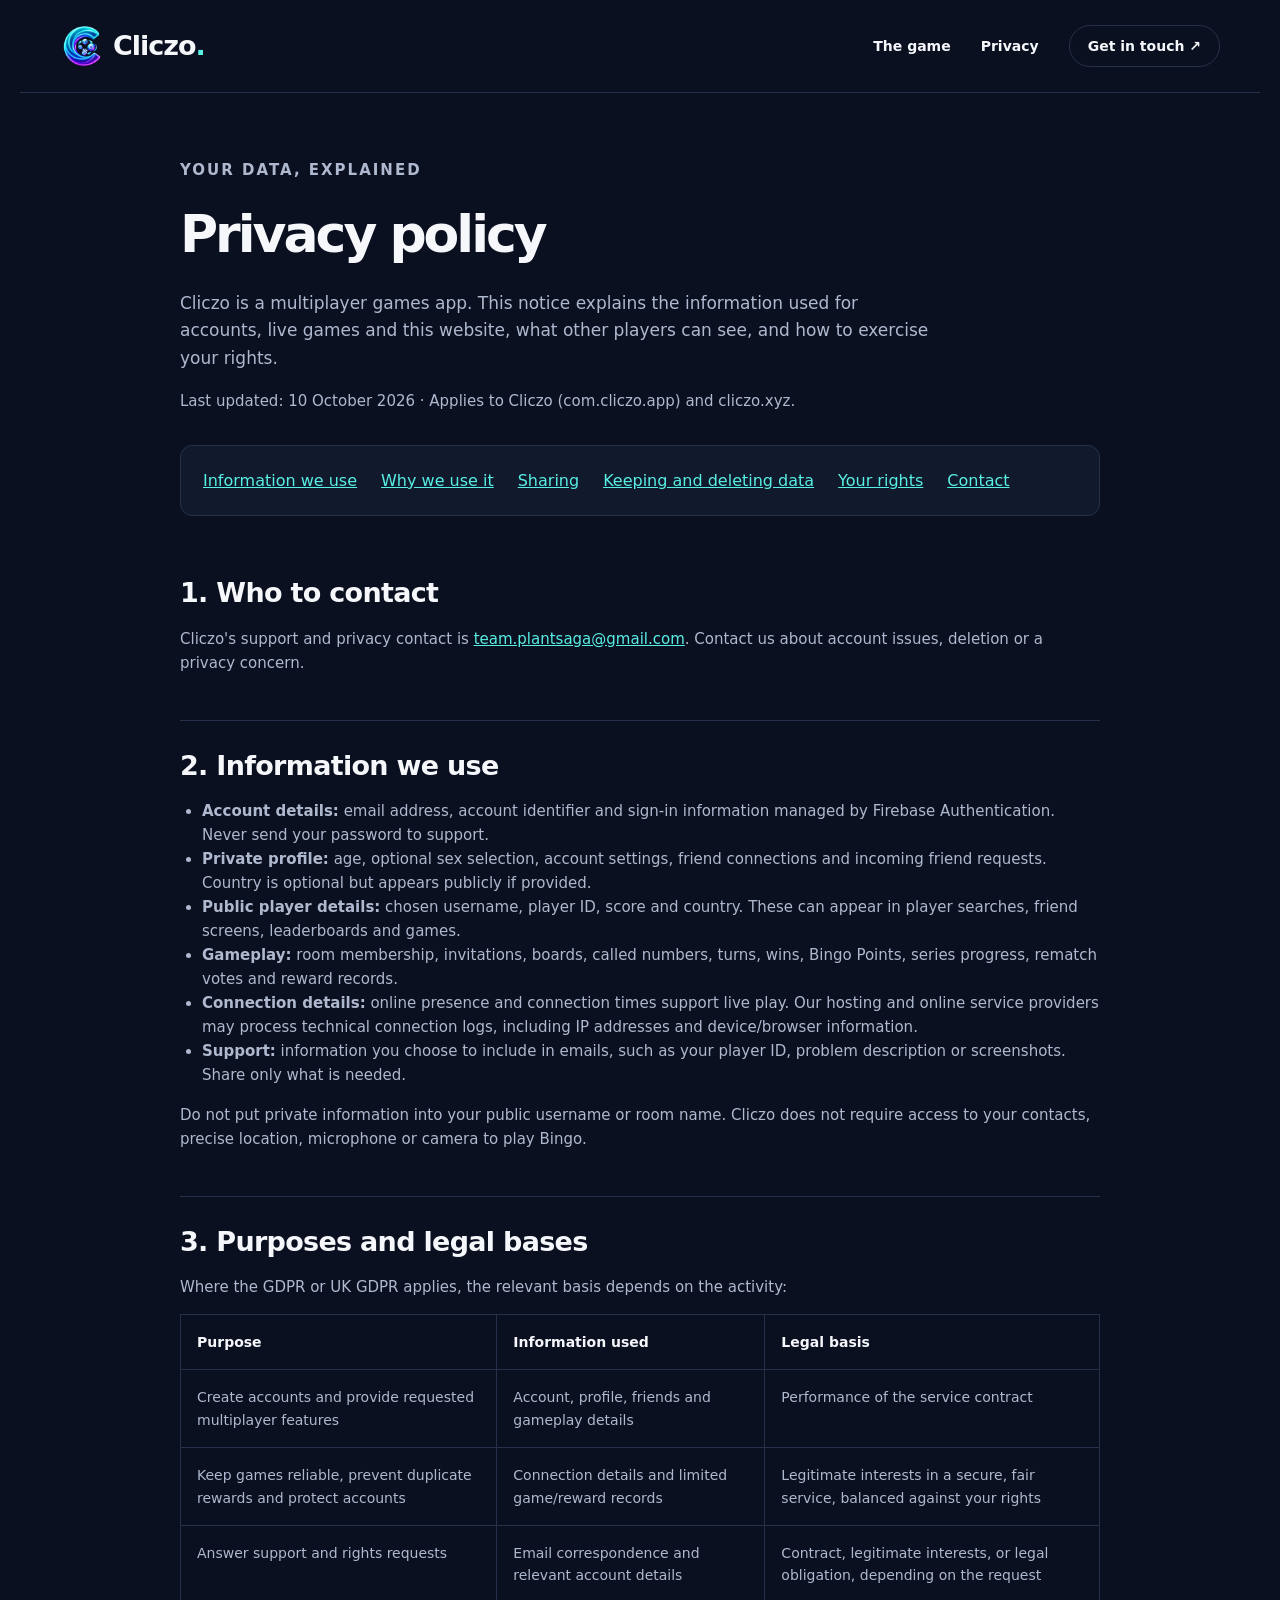
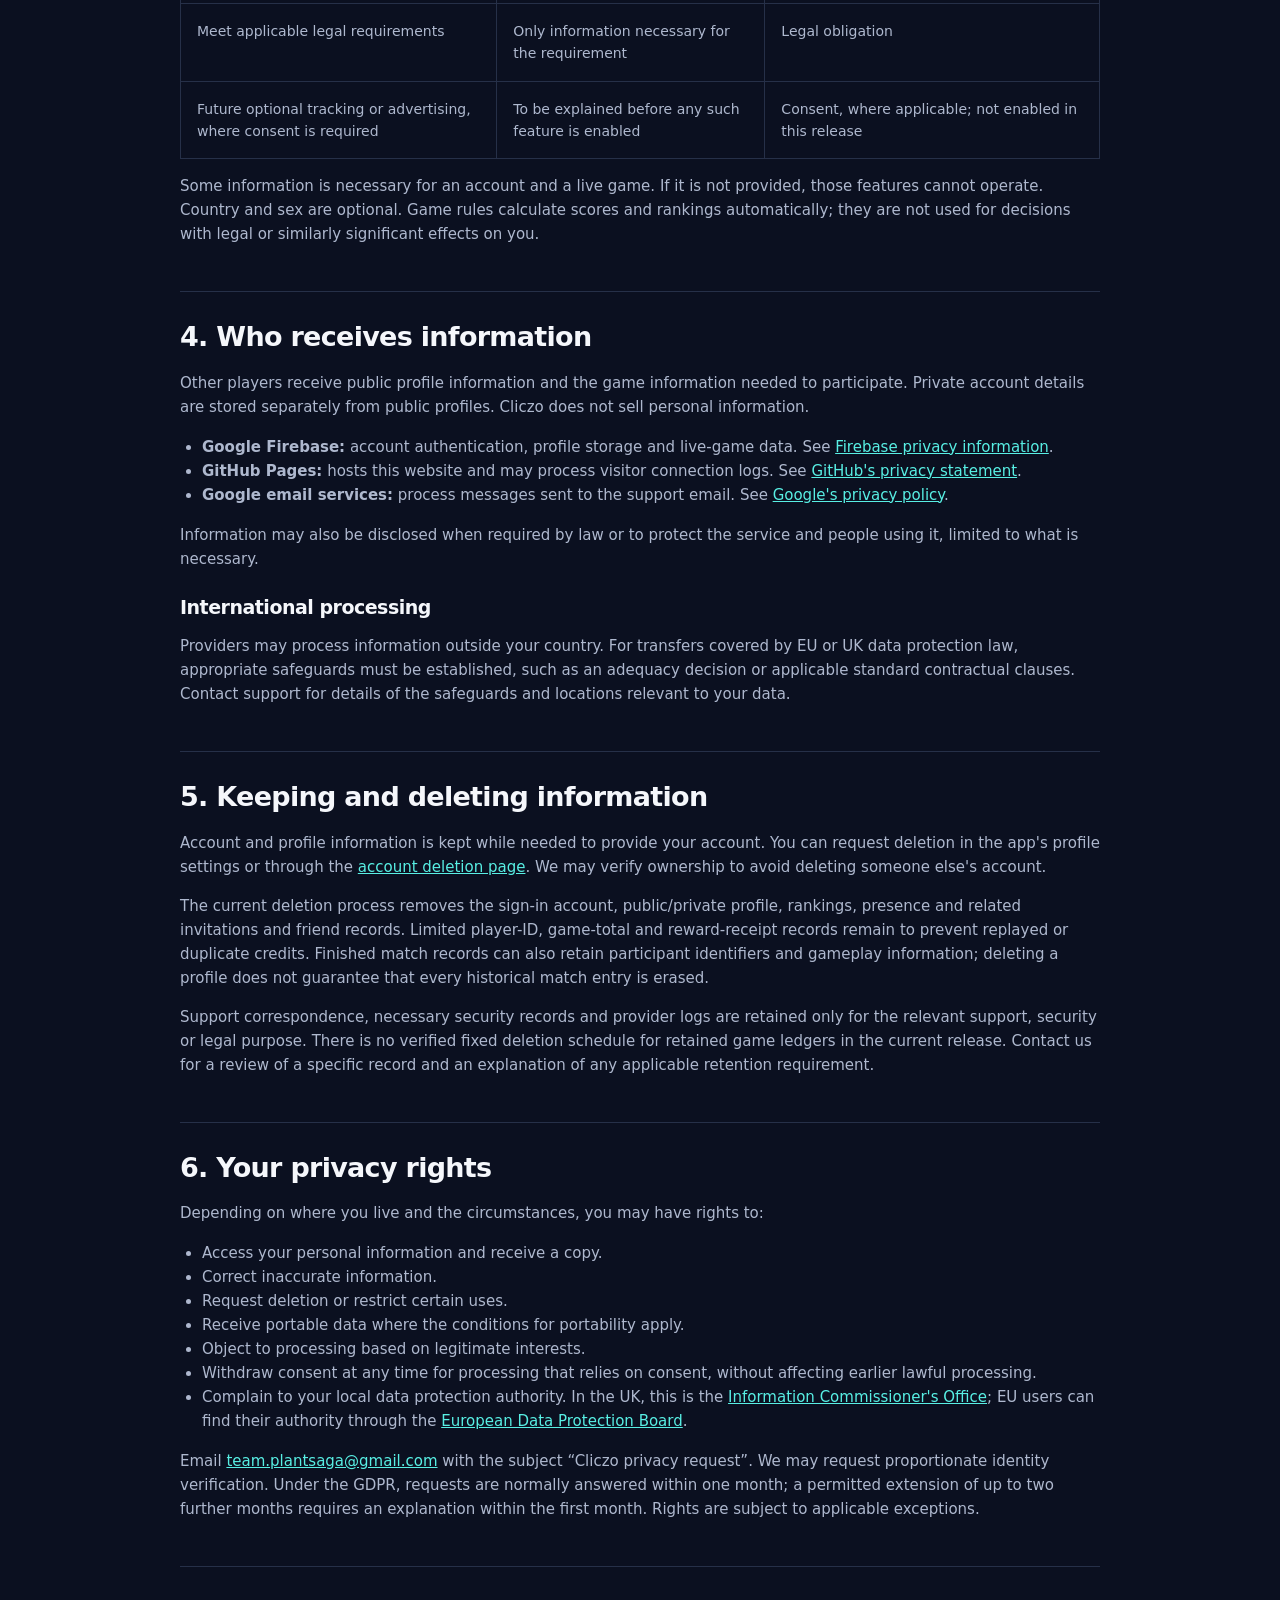
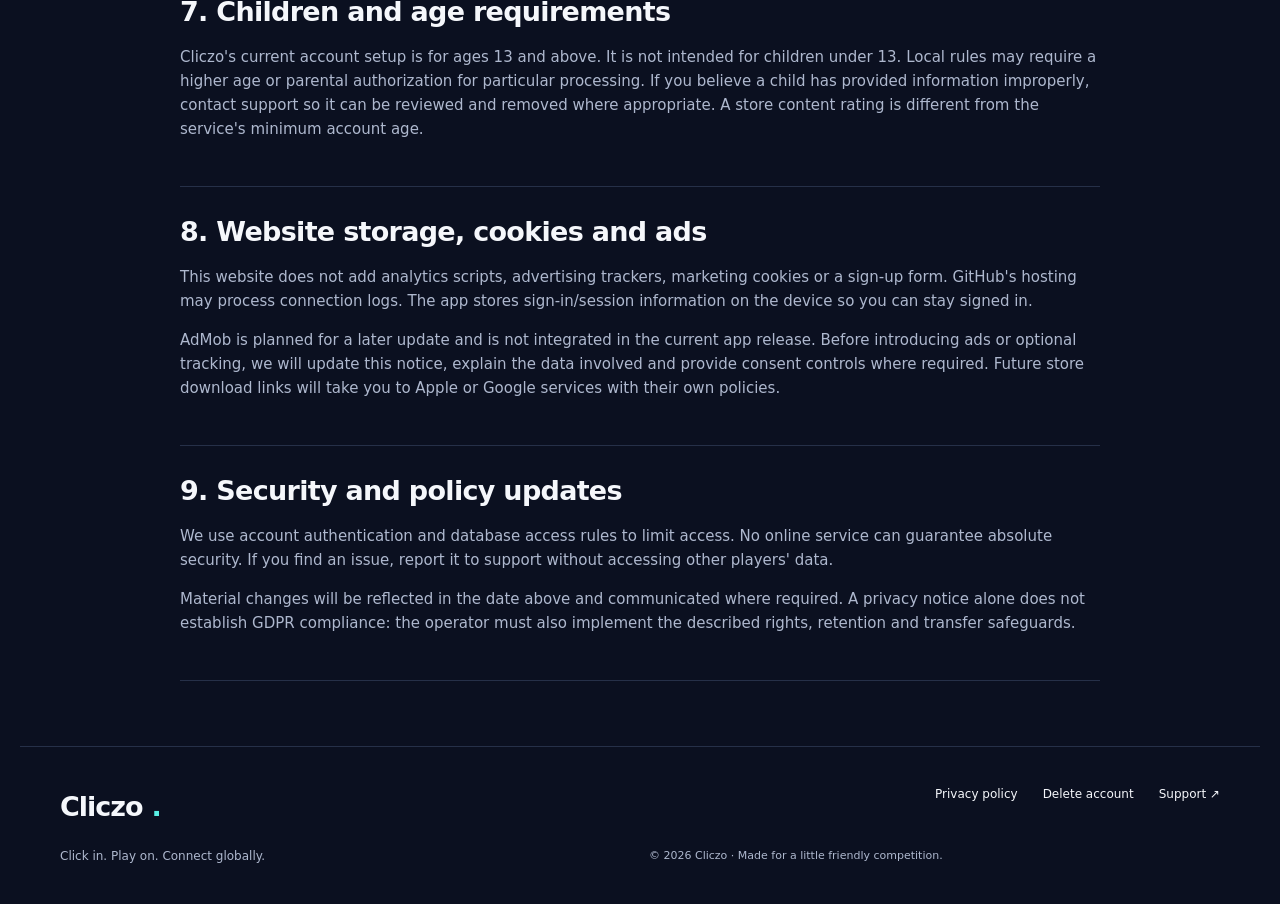
==== privacy/index.html @ f6744e21 "Refresh Cliczo website branding, homepage and privacy pages Redesign the responsive homepage with ne" ====
<!doctype html><html lang="en"><head><meta charset="utf-8"><meta name="viewport" content="width=device-width,initial-scale=1"><meta name="theme-color" content="#0b1020"><title>Cliczo — Privacy Policy</title><meta name="description" content="How Cliczo uses account and gameplay information, what is public, and how to request access or deletion."><link rel="canonical" href="https://cliczo.xyz/privacy/"><meta property="og:title" content="Cliczo — Privacy Policy"><meta property="og:description" content="How Cliczo uses account and gameplay information, what is public, and how to request access or deletion."><meta property="og:image" content="https://cliczo.xyz/assets/store-icon.png"><link rel="icon" type="image/png" href="/assets/favicon.png"><link rel="apple-touch-icon" href="/assets/apple-touch-icon.png"><link rel="stylesheet" href="/styles.css"></head><body><a class="skip" href="#main">Skip to content</a><header class="nav"><a class="brand" href="/"><img src="/assets/logo.png" width="44" height="44" alt=""><span>Cliczo<span class="brand-dot">.</span></span></a><nav aria-label="Main navigation"><a href="/#games">The game</a><a href="/privacy/">Privacy</a><a class="nav-cta" href="mailto:team.plantsaga@gmail.com">Get in touch ↗</a></nav></header><main id="main" class="legal"><p class="eyebrow">YOUR DATA, EXPLAINED</p><h1>Privacy policy</h1><p class="lead">Cliczo is a multiplayer games app. This notice explains the information used for accounts, live games and this website, what other players can see, and how to exercise your rights.</p><p>Last updated: 10 October 2026 · Applies to Cliczo (com.cliczo.app) and cliczo.xyz.</p><div class="toc" aria-label="On this page"><a href="#data">Information we use</a><a href="#purpose">Why we use it</a><a href="#sharing">Sharing</a><a href="#retention">Keeping and deleting data</a><a href="#rights">Your rights</a><a href="#contact">Contact</a></div>
<section id="contact"><h2>1. Who to contact</h2><p>Cliczo's support and privacy contact is <a href="mailto:team.plantsaga@gmail.com">team.plantsaga@gmail.com</a>. Contact us about account issues, deletion or a privacy concern.</p></section>
<section id="data"><h2>2. Information we use</h2><ul><li><strong>Account details:</strong> email address, account identifier and sign-in information managed by Firebase Authentication. Never send your password to support.</li><li><strong>Private profile:</strong> age, optional sex selection, account settings, friend connections and incoming friend requests. Country is optional but appears publicly if provided.</li><li><strong>Public player details:</strong> chosen username, player ID, score and country. These can appear in player searches, friend screens, leaderboards and games.</li><li><strong>Gameplay:</strong> room membership, invitations, boards, called numbers, turns, wins, Bingo Points, series progress, rematch votes and reward records.</li><li><strong>Connection details:</strong> online presence and connection times support live play. Our hosting and online service providers may process technical connection logs, including IP addresses and device/browser information.</li><li><strong>Support:</strong> information you choose to include in emails, such as your player ID, problem description or screenshots. Share only what is needed.</li></ul><p>Do not put private information into your public username or room name. Cliczo does not require access to your contacts, precise location, microphone or camera to play Bingo.</p></section>
<section id="purpose"><h2>3. Purposes and legal bases</h2><p>Where the GDPR or UK GDPR applies, the relevant basis depends on the activity:</p><table><thead><tr><th>Purpose</th><th>Information used</th><th>Legal basis</th></tr></thead><tbody><tr><td>Create accounts and provide requested multiplayer features</td><td>Account, profile, friends and gameplay details</td><td>Performance of the service contract</td></tr><tr><td>Keep games reliable, prevent duplicate rewards and protect accounts</td><td>Connection details and limited game/reward records</td><td>Legitimate interests in a secure, fair service, balanced against your rights</td></tr><tr><td>Answer support and rights requests</td><td>Email correspondence and relevant account details</td><td>Contract, legitimate interests, or legal obligation, depending on the request</td></tr><tr><td>Meet applicable legal requirements</td><td>Only information necessary for the requirement</td><td>Legal obligation</td></tr><tr><td>Future optional tracking or advertising, where consent is required</td><td>To be explained before any such feature is enabled</td><td>Consent, where applicable; not enabled in this release</td></tr></tbody></table><p>Some information is necessary for an account and a live game. If it is not provided, those features cannot operate. Country and sex are optional. Game rules calculate scores and rankings automatically; they are not used for decisions with legal or similarly significant effects on you.</p></section>
<section id="sharing"><h2>4. Who receives information</h2><p>Other players receive public profile information and the game information needed to participate. Private account details are stored separately from public profiles. Cliczo does not sell personal information.</p><ul><li><strong>Google Firebase:</strong> account authentication, profile storage and live-game data. See <a href="https://firebase.google.com/support/privacy">Firebase privacy information</a>.</li><li><strong>GitHub Pages:</strong> hosts this website and may process visitor connection logs. See <a href="https://docs.github.com/en/site-policy/privacy-policies/github-general-privacy-statement">GitHub's privacy statement</a>.</li><li><strong>Google email services:</strong> process messages sent to the support email. See <a href="https://policies.google.com/privacy">Google's privacy policy</a>.</li></ul><p>Information may also be disclosed when required by law or to protect the service and people using it, limited to what is necessary.</p><h3>International processing</h3><p>Providers may process information outside your country. For transfers covered by EU or UK data protection law, appropriate safeguards must be established, such as an adequacy decision or applicable standard contractual clauses. Contact support for details of the safeguards and locations relevant to your data.</p></section>
<section id="retention"><h2>5. Keeping and deleting information</h2><p>Account and profile information is kept while needed to provide your account. You can request deletion in the app's profile settings or through the <a href="/delete-account/">account deletion page</a>. We may verify ownership to avoid deleting someone else's account.</p><p>The current deletion process removes the sign-in account, public/private profile, rankings, presence and related invitations and friend records. Limited player-ID, game-total and reward-receipt records remain to prevent replayed or duplicate credits. Finished match records can also retain participant identifiers and gameplay information; deleting a profile does not guarantee that every historical match entry is erased.</p><p>Support correspondence, necessary security records and provider logs are retained only for the relevant support, security or legal purpose. There is no verified fixed deletion schedule for retained game ledgers in the current release. Contact us for a review of a specific record and an explanation of any applicable retention requirement.</p></section>
<section id="rights"><h2>6. Your privacy rights</h2><p>Depending on where you live and the circumstances, you may have rights to:</p><ul><li>Access your personal information and receive a copy.</li><li>Correct inaccurate information.</li><li>Request deletion or restrict certain uses.</li><li>Receive portable data where the conditions for portability apply.</li><li>Object to processing based on legitimate interests.</li><li>Withdraw consent at any time for processing that relies on consent, without affecting earlier lawful processing.</li><li>Complain to your local data protection authority. In the UK, this is the <a href="https://ico.org.uk/make-a-complaint/">Information Commissioner's Office</a>; EU users can find their authority through the <a href="https://www.edpb.europa.eu/about-edpb/about-edpb/members_en">European Data Protection Board</a>.</li></ul><p>Email <a href="mailto:team.plantsaga@gmail.com">team.plantsaga@gmail.com</a> with the subject “Cliczo privacy request”. We may request proportionate identity verification. Under the GDPR, requests are normally answered within one month; a permitted extension of up to two further months requires an explanation within the first month. Rights are subject to applicable exceptions.</p></section>
<section><h2>7. Children and age requirements</h2><p>Cliczo's current account setup is for ages 13 and above. It is not intended for children under 13. Local rules may require a higher age or parental authorization for particular processing. If you believe a child has provided information improperly, contact support so it can be reviewed and removed where appropriate. A store content rating is different from the service's minimum account age.</p></section>
<section><h2>8. Website storage, cookies and ads</h2><p>This website does not add analytics scripts, advertising trackers, marketing cookies or a sign-up form. GitHub's hosting may process connection logs. The app stores sign-in/session information on the device so you can stay signed in.</p><p>AdMob is planned for a later update and is not integrated in the current app release. Before introducing ads or optional tracking, we will update this notice, explain the data involved and provide consent controls where required. Future store download links will take you to Apple or Google services with their own policies.</p></section>
<section><h2>9. Security and policy updates</h2><p>We use account authentication and database access rules to limit access. No online service can guarantee absolute security. If you find an issue, report it to support without accessing other players' data.</p><p>Material changes will be reflected in the date above and communicated where required. A privacy notice alone does not establish GDPR compliance: the operator must also implement the described rights, retention and transfer safeguards.</p></section></main><footer><a class="brand" href="/">Cliczo<span class="brand-dot">.</span></a><p>Click in. Play on. Connect globally.</p><div><a href="/privacy/">Privacy policy</a><a href="/delete-account/">Delete account</a><a href="mailto:team.plantsaga@gmail.com">Support ↗</a></div><small>© 2026 Cliczo · Made for a little friendly competition.</small></footer></body></html>
---- styles.css ----
@charset "UTF-8";
:root{color-scheme:dark;--bg:#0b1020;--panel:#11192c;--ink:#f5f7fb;--muted:#aeb8ce;--aqua:#58efe4;--line:#263048}*{box-sizing:border-box}html{scroll-behavior:smooth;scroll-padding-top:95px}body{margin:0;background:var(--bg);color:var(--ink);font-family:Inter,ui-sans-serif,system-ui,-apple-system,BlinkMacSystemFont,"Segoe UI",sans-serif;line-height:1.6}a{color:inherit;text-decoration:none}a:hover{color:var(--aqua)}a:focus-visible{outline:3px solid var(--aqua);outline-offset:5px}button{font:inherit}.skip{position:absolute;top:-100px;z-index:9;background:var(--aqua);color:var(--bg);padding:10px}.skip:focus{top:8px}.nav{max-width:1240px;margin:auto;padding:24px 40px;display:flex;align-items:center;justify-content:space-between;border-bottom:1px solid var(--line)}.brand{display:flex;align-items:center;gap:9px;font-size:27px;font-weight:850;letter-spacing:-1px}.brand img{object-fit:contain}.brand-dot{color:var(--aqua)}nav{display:flex;align-items:center;gap:30px;font-size:14px;font-weight:600}.nav-cta{border:1px solid var(--line);border-radius:999px;padding:9px 18px}.hero{max-width:1240px;margin:auto;display:grid;grid-template-columns:1.15fr 1fr;gap:55px;padding:85px 40px 92px;align-items:center;background:radial-gradient(ellipse at 78% 45%,#26355c55,transparent 60%)}.eyebrow{font-size:11px;letter-spacing:2px;font-weight:800;color:var(--aqua);margin:0 0 24px}.live-dot{display:inline-block;width:7px;height:7px;background:var(--aqua);border-radius:50%;margin-right:8px}h1{font-size:clamp(42px,5vw,68px);line-height:1.08;letter-spacing:-3px;margin:0 0 28px;font-weight:850}h1 em{font-style:normal;color:var(--aqua)}.intro{color:var(--muted);font-size:17px;line-height:1.8}.actions{display:flex;align-items:center;gap:28px;margin:34px 0 22px}.button{display:inline-flex;gap:25px;align-items:center;justify-content:center;padding:15px 24px;background:var(--aqua);border-radius:10px;color:#082324;font-size:14px;font-weight:800;min-height:48px}.button:hover{color:#082324;background:#8efbf3}.text-link{font-size:14px}.hero-note,.download-note{font-size:12px;color:var(--muted)}.game-stage{position:relative;padding:30px 12px}.orbit{position:absolute;inset:-25px;border:1px solid #38525b;border-radius:50%;transform:rotate(-20deg);opacity:.35}.game-card{position:relative;transform:rotate(3deg);padding:26px;border:1px solid #416372;border-radius:24px;background:linear-gradient(145deg,#1a2844,#10182b);box-shadow:0 25px 80px #0006}.card-top,.players,.call,.feature-bottom{display:flex;align-items:center;justify-content:space-between}.pill{font-size:10px;font-weight:800;letter-spacing:1px;color:var(--aqua);background:#4bede415;border:1px solid #4bede433;padding:6px 10px;border-radius:999px}.demo{font-size:9px;letter-spacing:1px;color:var(--muted)}.players{justify-content:flex-start;gap:7px;margin:22px 0}.avatar{width:32px;height:32px;display:grid;place-items:center;border-radius:50%;background:#26565a;color:#bafdf9;font-size:9px;font-weight:800}.purple{background:#48336c;color:#e6d2ff}.orange{background:#624432;color:#ffe0b0}.player-label{font-size:11px;color:var(--muted);margin-left:10px}.bingo-title{text-align:center;letter-spacing:11px;font-size:22px;font-weight:850;margin-bottom:16px;color:var(--aqua)}.board{display:grid;grid-template-columns:repeat(5,1fr);gap:8px}.tile{display:grid;place-items:center;aspect-ratio:1;border-radius:10px;background:#263249;font-size:19px;font-weight:750;border:1px solid #344057}.tile.marked{background:var(--aqua);border-color:var(--aqua);color:#083134}.call{gap:12px;justify-content:flex-start;margin-top:20px;border-top:1px solid var(--line);padding-top:18px}.call-ball{background:#7764be;border-radius:50%;width:38px;height:38px;display:grid;place-items:center;font-weight:800}.call strong{display:block;font-size:12px}.call div span{font-size:10px;color:var(--muted)}.spark{margin-left:auto;color:var(--aqua);font-size:25px}.float-tag{position:absolute;z-index:1;padding:9px 14px;border:1px solid #3b485e;border-radius:8px;background:#141f32;font-size:11px;box-shadow:0 7px 20px #0004}.tag-one{top:0;left:-15px;transform:rotate(-6deg)}.tag-two{bottom:8px;right:-5px;transform:rotate(-5deg)}.tag-two span{color:var(--aqua)}.ticker{border-block:1px solid var(--line);display:flex;justify-content:space-evenly;gap:25px;padding:20px;letter-spacing:2px;font-size:11px;font-weight:700;color:var(--muted)}.ticker b{color:var(--aqua)}.section{max-width:1240px;margin:auto;padding:90px 40px}.section-heading{display:grid;grid-template-columns:1fr 1fr;column-gap:80px}.section-heading .eyebrow{grid-column:1/-1}h2{font-size:clamp(34px,4vw,49px);line-height:1.12;letter-spacing:-1.9px;margin:0 0 25px}h2 span{color:var(--aqua)}.section-heading>p:last-child{max-width:430px;color:var(--muted);margin:10px 0 0}.feature-grid{display:grid;grid-template-columns:1.4fr 1fr 1fr;gap:16px;margin-top:38px}.feature{background:var(--panel);border:1px solid var(--line);border-radius:16px;padding:28px}.feature.primary{background:linear-gradient(135deg,#17434d,#182641);border-color:#337780}.feature-number{font-size:10px;color:var(--aqua);letter-spacing:1px}h3{font-size:23px;line-height:1.25;letter-spacing:-.5px;margin:26px 0 16px}.feature p,.steps p,.future>p:not(.eyebrow),.support p,.download>p:not(.eyebrow){color:var(--muted);font-size:14px}.feature-bottom{gap:12px;font-size:10px;margin-top:30px}.how{display:grid;grid-template-columns:1fr 1fr;gap:90px;border-top:1px solid var(--line)}.steps{margin:0;padding:0;list-style:none}.steps li{display:flex;gap:25px;padding:0 0 25px;margin-bottom:25px;border-bottom:1px solid var(--line)}.steps li>span{color:var(--aqua);font-size:12px;font-weight:800;margin-top:5px}.steps h3{margin:0 0 10px;font-size:21px}.steps p{margin:0}.future{text-align:center;background:radial-gradient(ellipse at center,#34225270,transparent 65%);border-top:1px solid var(--line)}.future>p:not(.eyebrow){max-width:440px;margin:0 auto 28px}.outline-pill{border:1px solid #635078;border-radius:99px;padding:10px 20px;font-size:10px;letter-spacing:1px;color:#cab8ef}.download{text-align:center;border-top:1px solid var(--line)}.download>img{object-fit:contain;margin-bottom:22px}.download .eyebrow{margin-bottom:18px}.store-links{display:flex;gap:15px;justify-content:center;margin:28px 0 18px}.store-badge{display:flex;align-items:center;gap:14px;border:1px solid #445066;padding:12px 22px;border-radius:12px;background:#131d2f;text-align:left;min-width:192px}.store-badge small{display:block;font-size:10px;color:var(--muted)}.store-badge strong{font-size:19px}.store-symbol{font-size:28px}.support{display:flex;justify-content:space-between;align-items:center;gap:30px;border-top:1px solid var(--line);padding-block:55px}.support h2{font-size:34px;margin-bottom:12px}.support .eyebrow{margin-bottom:12px}.secondary{border:1px solid #446567;background:transparent;color:var(--aqua)}footer{max-width:1240px;margin:auto;padding:38px 40px;border-top:1px solid var(--line);display:grid;grid-template-columns:1fr 1fr;gap:18px}footer p{font-size:12px;color:var(--muted);margin:0}footer div{display:flex;justify-content:flex-end;gap:25px;font-size:12px;grid-column:2;grid-row:1}footer small{font-size:11px;color:var(--muted)}.legal{max-width:1000px;margin:auto;padding:65px 40px}.legal h1{font-size:52px}.legal .lead{color:var(--muted);font-size:17px;max-width:750px}.legal section{padding:30px 0;border-bottom:1px solid var(--line);scroll-margin-top:20px}.legal h2{font-size:27px;letter-spacing:-.7px;margin-bottom:18px}.legal h3{font-size:19px;margin:25px 0 12px}.legal p,.legal li{color:var(--muted);font-size:15px}.legal a{color:var(--aqua);text-decoration:underline}.legal .toc{display:flex;flex-wrap:wrap;gap:12px 24px;background:var(--panel);border:1px solid var(--line);padding:22px;border-radius:12px;margin:32px 0}.legal table{width:100%;border-collapse:collapse;font-size:14px}.legal th,.legal td{text-align:left;vertical-align:top;padding:16px;border:1px solid var(--line)}.legal td{color:var(--muted)}.legal .notice{border-left:3px solid var(--aqua);background:var(--panel);padding:18px 22px}.legal ul{padding-left:22px}
@media(max-width:850px){.hero{gap:25px;padding-top:55px}.hero h1{font-size:45px}.hero-copy .actions{gap:15px;flex-wrap:wrap}.game-card{padding:18px}.player-label{display:none}.feature-grid{grid-template-columns:1fr 1fr}.primary{grid-column:1/-1}.how{gap:35px}.support{align-items:flex-start;flex-direction:column}.ticker{gap:12px;font-size:9px;letter-spacing:1px}}
@media(max-width:600px){.nav{padding:18px 22px}.brand{font-size:24px}.brand img{width:34px;height:34px}nav{gap:15px;font-size:12px}.nav-cta{display:none}.hero{grid-template-columns:1fr;padding:45px 24px 50px;gap:45px}.hero h1{font-size:46px;letter-spacing:-2px}.intro{font-size:16px}.game-stage{max-width:390px;width:100%;margin:auto}.section{padding:58px 24px}.section-heading,.how{grid-template-columns:1fr;gap:15px}.feature-grid{grid-template-columns:1fr}.feature{padding:25px}.primary{grid-column:auto}.ticker span:nth-of-type(4),.ticker b:last-of-type{display:none}.ticker{padding-inline:12px;font-size:9px}.store-links{flex-direction:column;align-items:center}.store-badge{width:220px}.support .button{font-size:12px;padding:14px 18px}footer{padding:28px 24px;display:flex;flex-direction:column}footer div{justify-content:flex-start;flex-wrap:wrap}.legal{padding:40px 24px}.legal h1{font-size:39px}.legal table,.legal tbody,.legal tr,.legal th,.legal td{display:block}.legal th{display:none}.legal td{border-bottom:0}.legal tr{margin-bottom:18px;border-bottom:1px solid var(--line)}}
@media(prefers-reduced-motion:reduce){html{scroll-behavior:auto}}
@media(max-width:600px){.orbit{inset:0;transform:none}.game-stage{min-width:0}.hero>*{min-width:0}}
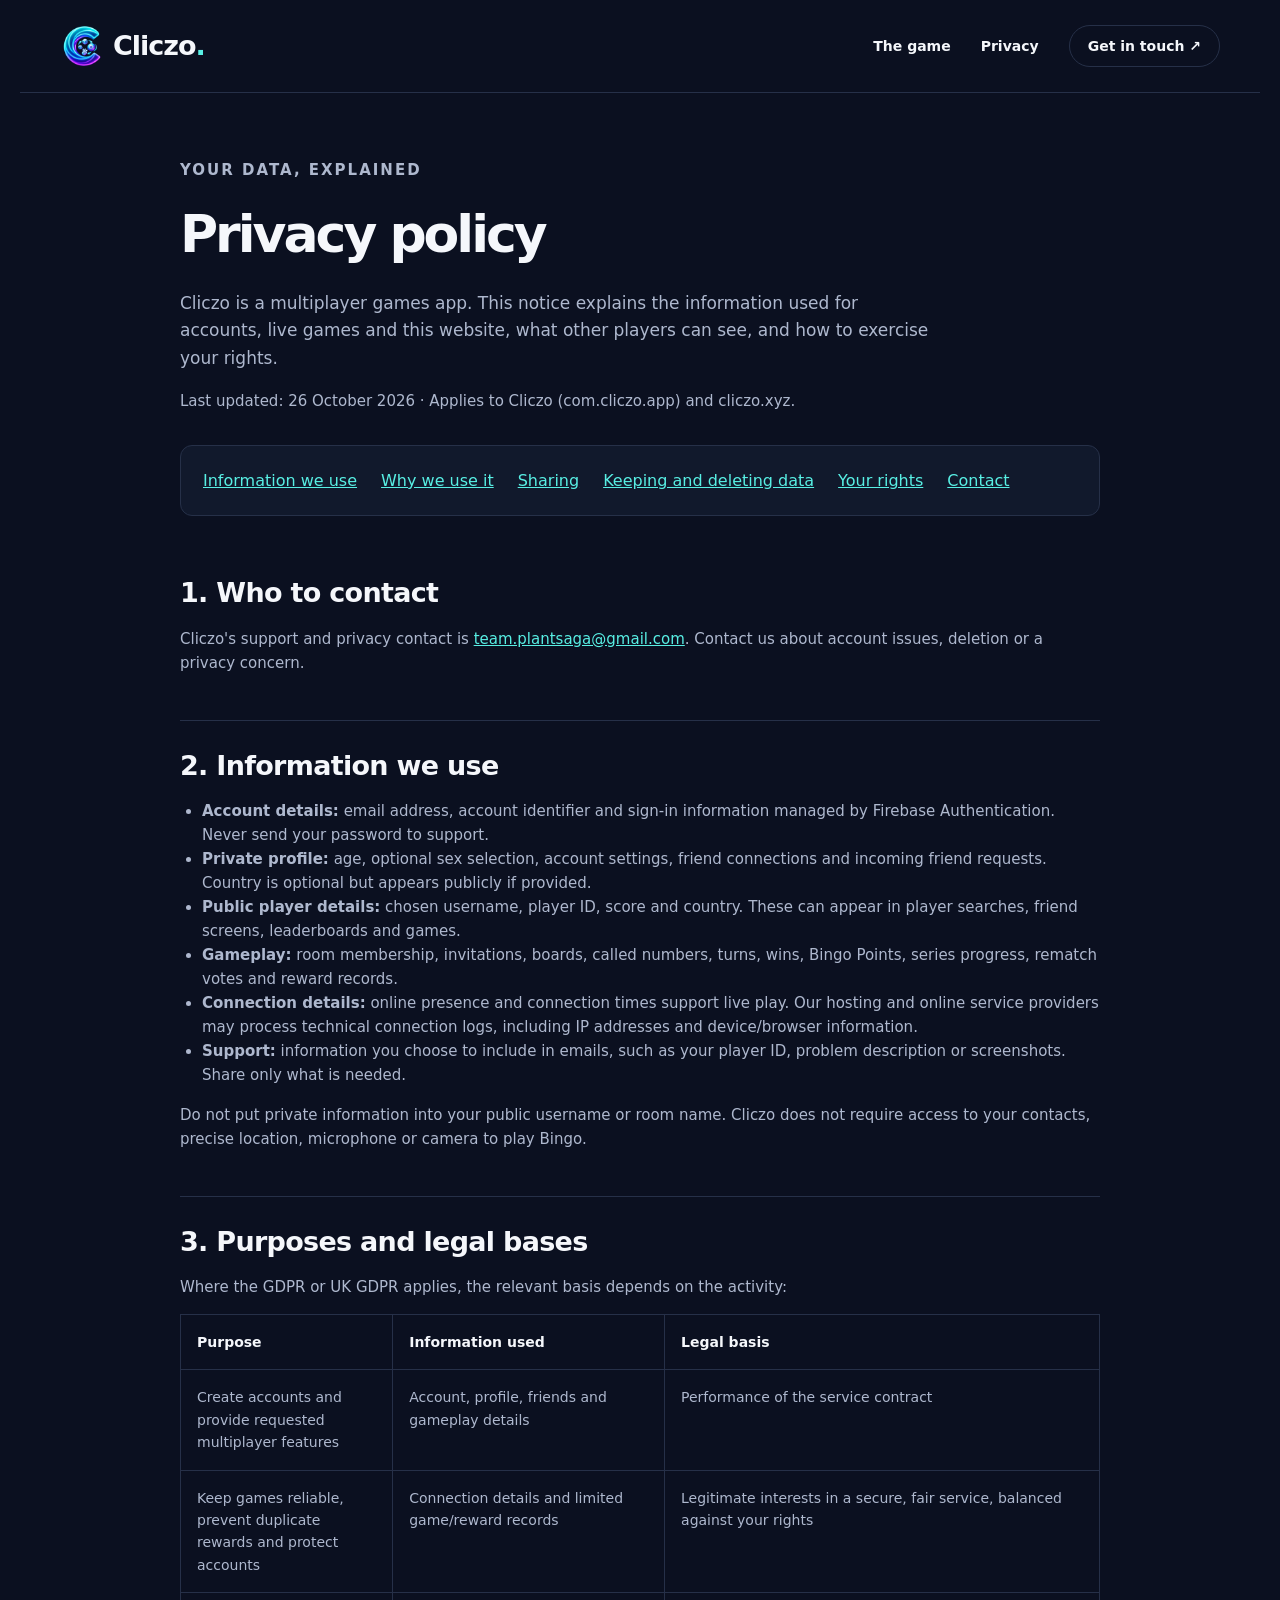
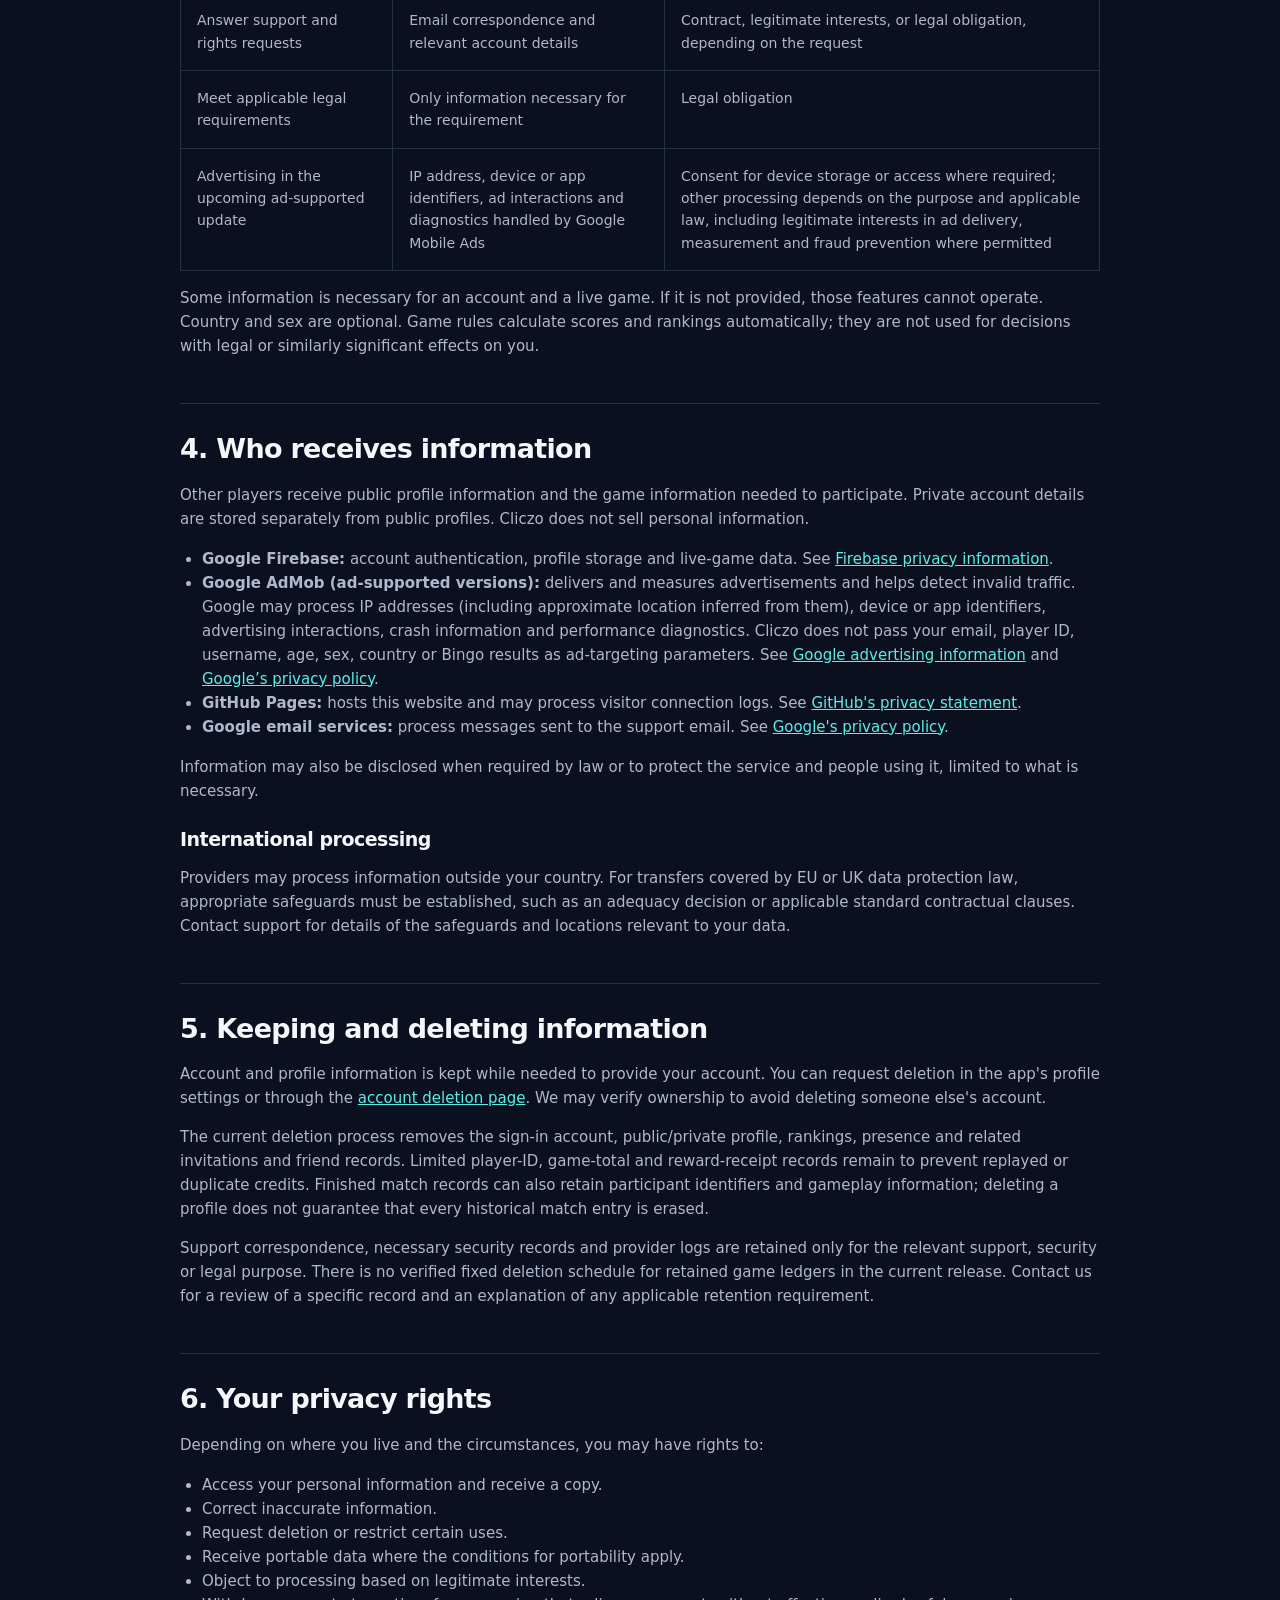
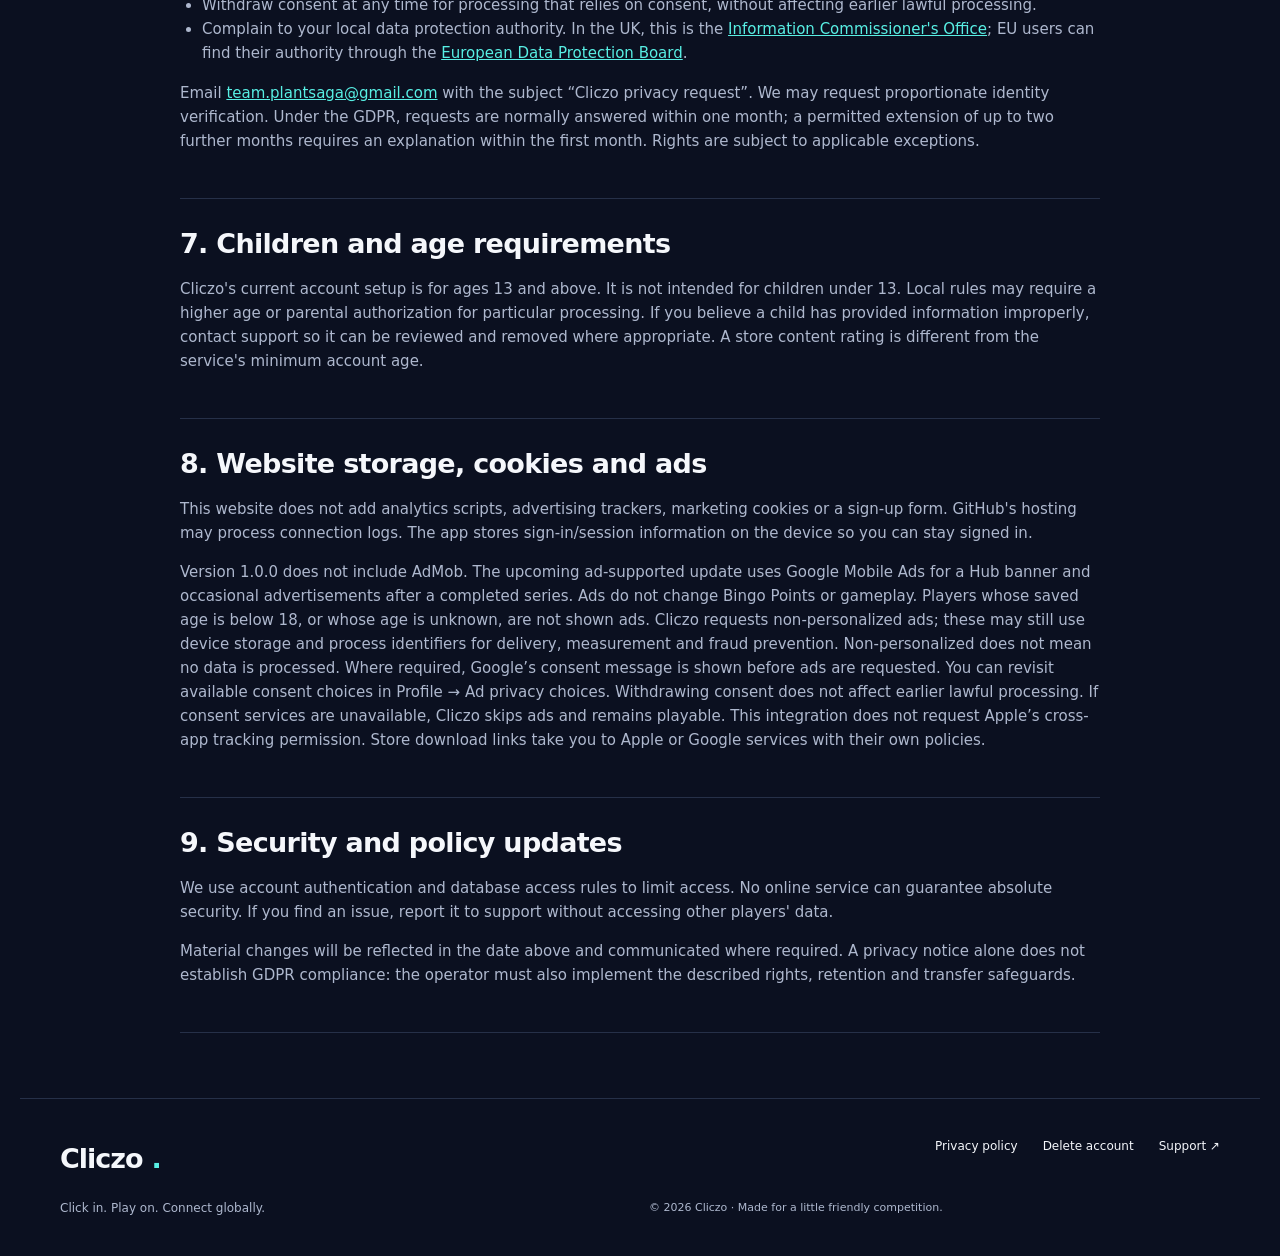
==== commit b8c24eac: "Prepare Cliczo AdMob verification and privacy disclosures Publish the authorized AdMob seller record" ====
--- a/privacy/index.html
+++ b/privacy/index.html
@@ -1,10 +1,10 @@
-<!doctype html><html lang="en"><head><meta charset="utf-8"><meta name="viewport" content="width=device-width,initial-scale=1"><meta name="theme-color" content="#0b1020"><title>Cliczo — Privacy Policy</title><meta name="description" content="How Cliczo uses account and gameplay information, what is public, and how to request access or deletion."><link rel="canonical" href="https://cliczo.xyz/privacy/"><meta property="og:title" content="Cliczo — Privacy Policy"><meta property="og:description" content="How Cliczo uses account and gameplay information, what is public, and how to request access or deletion."><meta property="og:image" content="https://cliczo.xyz/assets/store-icon.png"><link rel="icon" type="image/png" href="/assets/favicon.png"><link rel="apple-touch-icon" href="/assets/apple-touch-icon.png"><link rel="stylesheet" href="/styles.css"></head><body><a class="skip" href="#main">Skip to content</a><header class="nav"><a class="brand" href="/"><img src="/assets/logo.png" width="44" height="44" alt=""><span>Cliczo<span class="brand-dot">.</span></span></a><nav aria-label="Main navigation"><a href="/#games">The game</a><a href="/privacy/">Privacy</a><a class="nav-cta" href="mailto:team.plantsaga@gmail.com">Get in touch ↗</a></nav></header><main id="main" class="legal"><p class="eyebrow">YOUR DATA, EXPLAINED</p><h1>Privacy policy</h1><p class="lead">Cliczo is a multiplayer games app. This notice explains the information used for accounts, live games and this website, what other players can see, and how to exercise your rights.</p><p>Last updated: 10 October 2026 · Applies to Cliczo (com.cliczo.app) and cliczo.xyz.</p><div class="toc" aria-label="On this page"><a href="#data">Information we use</a><a href="#purpose">Why we use it</a><a href="#sharing">Sharing</a><a href="#retention">Keeping and deleting data</a><a href="#rights">Your rights</a><a href="#contact">Contact</a></div>
+<!doctype html><html lang="en"><head><meta charset="utf-8"><meta name="viewport" content="width=device-width,initial-scale=1"><meta name="theme-color" content="#0b1020"><title>Cliczo — Privacy Policy</title><meta name="description" content="How Cliczo uses account and gameplay information, what is public, and how to request access or deletion."><link rel="canonical" href="https://cliczo.xyz/privacy/"><meta property="og:title" content="Cliczo — Privacy Policy"><meta property="og:description" content="How Cliczo uses account and gameplay information, what is public, and how to request access or deletion."><meta property="og:image" content="https://cliczo.xyz/assets/store-icon.png"><link rel="icon" type="image/png" href="/assets/favicon.png"><link rel="apple-touch-icon" href="/assets/apple-touch-icon.png"><link rel="stylesheet" href="/styles.css"></head><body><a class="skip" href="#main">Skip to content</a><header class="nav"><a class="brand" href="/"><img src="/assets/logo.png" width="44" height="44" alt=""><span>Cliczo<span class="brand-dot">.</span></span></a><nav aria-label="Main navigation"><a href="/#games">The game</a><a href="/privacy/">Privacy</a><a class="nav-cta" href="mailto:team.plantsaga@gmail.com">Get in touch ↗</a></nav></header><main id="main" class="legal"><p class="eyebrow">YOUR DATA, EXPLAINED</p><h1>Privacy policy</h1><p class="lead">Cliczo is a multiplayer games app. This notice explains the information used for accounts, live games and this website, what other players can see, and how to exercise your rights.</p><p>Last updated: 26 October 2026 · Applies to Cliczo (com.cliczo.app) and cliczo.xyz.</p><div class="toc" aria-label="On this page"><a href="#data">Information we use</a><a href="#purpose">Why we use it</a><a href="#sharing">Sharing</a><a href="#retention">Keeping and deleting data</a><a href="#rights">Your rights</a><a href="#contact">Contact</a></div>
 <section id="contact"><h2>1. Who to contact</h2><p>Cliczo's support and privacy contact is <a href="mailto:team.plantsaga@gmail.com">team.plantsaga@gmail.com</a>. Contact us about account issues, deletion or a privacy concern.</p></section>
 <section id="data"><h2>2. Information we use</h2><ul><li><strong>Account details:</strong> email address, account identifier and sign-in information managed by Firebase Authentication. Never send your password to support.</li><li><strong>Private profile:</strong> age, optional sex selection, account settings, friend connections and incoming friend requests. Country is optional but appears publicly if provided.</li><li><strong>Public player details:</strong> chosen username, player ID, score and country. These can appear in player searches, friend screens, leaderboards and games.</li><li><strong>Gameplay:</strong> room membership, invitations, boards, called numbers, turns, wins, Bingo Points, series progress, rematch votes and reward records.</li><li><strong>Connection details:</strong> online presence and connection times support live play. Our hosting and online service providers may process technical connection logs, including IP addresses and device/browser information.</li><li><strong>Support:</strong> information you choose to include in emails, such as your player ID, problem description or screenshots. Share only what is needed.</li></ul><p>Do not put private information into your public username or room name. Cliczo does not require access to your contacts, precise location, microphone or camera to play Bingo.</p></section>
-<section id="purpose"><h2>3. Purposes and legal bases</h2><p>Where the GDPR or UK GDPR applies, the relevant basis depends on the activity:</p><table><thead><tr><th>Purpose</th><th>Information used</th><th>Legal basis</th></tr></thead><tbody><tr><td>Create accounts and provide requested multiplayer features</td><td>Account, profile, friends and gameplay details</td><td>Performance of the service contract</td></tr><tr><td>Keep games reliable, prevent duplicate rewards and protect accounts</td><td>Connection details and limited game/reward records</td><td>Legitimate interests in a secure, fair service, balanced against your rights</td></tr><tr><td>Answer support and rights requests</td><td>Email correspondence and relevant account details</td><td>Contract, legitimate interests, or legal obligation, depending on the request</td></tr><tr><td>Meet applicable legal requirements</td><td>Only information necessary for the requirement</td><td>Legal obligation</td></tr><tr><td>Future optional tracking or advertising, where consent is required</td><td>To be explained before any such feature is enabled</td><td>Consent, where applicable; not enabled in this release</td></tr></tbody></table><p>Some information is necessary for an account and a live game. If it is not provided, those features cannot operate. Country and sex are optional. Game rules calculate scores and rankings automatically; they are not used for decisions with legal or similarly significant effects on you.</p></section>
-<section id="sharing"><h2>4. Who receives information</h2><p>Other players receive public profile information and the game information needed to participate. Private account details are stored separately from public profiles. Cliczo does not sell personal information.</p><ul><li><strong>Google Firebase:</strong> account authentication, profile storage and live-game data. See <a href="https://firebase.google.com/support/privacy">Firebase privacy information</a>.</li><li><strong>GitHub Pages:</strong> hosts this website and may process visitor connection logs. See <a href="https://docs.github.com/en/site-policy/privacy-policies/github-general-privacy-statement">GitHub's privacy statement</a>.</li><li><strong>Google email services:</strong> process messages sent to the support email. See <a href="https://policies.google.com/privacy">Google's privacy policy</a>.</li></ul><p>Information may also be disclosed when required by law or to protect the service and people using it, limited to what is necessary.</p><h3>International processing</h3><p>Providers may process information outside your country. For transfers covered by EU or UK data protection law, appropriate safeguards must be established, such as an adequacy decision or applicable standard contractual clauses. Contact support for details of the safeguards and locations relevant to your data.</p></section>
+<section id="purpose"><h2>3. Purposes and legal bases</h2><p>Where the GDPR or UK GDPR applies, the relevant basis depends on the activity:</p><table><thead><tr><th>Purpose</th><th>Information used</th><th>Legal basis</th></tr></thead><tbody><tr><td>Create accounts and provide requested multiplayer features</td><td>Account, profile, friends and gameplay details</td><td>Performance of the service contract</td></tr><tr><td>Keep games reliable, prevent duplicate rewards and protect accounts</td><td>Connection details and limited game/reward records</td><td>Legitimate interests in a secure, fair service, balanced against your rights</td></tr><tr><td>Answer support and rights requests</td><td>Email correspondence and relevant account details</td><td>Contract, legitimate interests, or legal obligation, depending on the request</td></tr><tr><td>Meet applicable legal requirements</td><td>Only information necessary for the requirement</td><td>Legal obligation</td></tr><tr><td>Advertising in the upcoming ad-supported update</td><td>IP address, device or app identifiers, ad interactions and diagnostics handled by Google Mobile Ads</td><td>Consent for device storage or access where required; other processing depends on the purpose and applicable law, including legitimate interests in ad delivery, measurement and fraud prevention where permitted</td></tr></tbody></table><p>Some information is necessary for an account and a live game. If it is not provided, those features cannot operate. Country and sex are optional. Game rules calculate scores and rankings automatically; they are not used for decisions with legal or similarly significant effects on you.</p></section>
+<section id="sharing"><h2>4. Who receives information</h2><p>Other players receive public profile information and the game information needed to participate. Private account details are stored separately from public profiles. Cliczo does not sell personal information.</p><ul><li><strong>Google Firebase:</strong> account authentication, profile storage and live-game data. See <a href="https://firebase.google.com/support/privacy">Firebase privacy information</a>.</li><li><strong>Google AdMob (ad-supported versions):</strong> delivers and measures advertisements and helps detect invalid traffic. Google may process IP addresses (including approximate location inferred from them), device or app identifiers, advertising interactions, crash information and performance diagnostics. Cliczo does not pass your email, player ID, username, age, sex, country or Bingo results as ad-targeting parameters. See <a href="https://policies.google.com/technologies/ads">Google advertising information</a> and <a href="https://policies.google.com/privacy">Google’s privacy policy</a>.</li><li><strong>GitHub Pages:</strong> hosts this website and may process visitor connection logs. See <a href="https://docs.github.com/en/site-policy/privacy-policies/github-general-privacy-statement">GitHub's privacy statement</a>.</li><li><strong>Google email services:</strong> process messages sent to the support email. See <a href="https://policies.google.com/privacy">Google's privacy policy</a>.</li></ul><p>Information may also be disclosed when required by law or to protect the service and people using it, limited to what is necessary.</p><h3>International processing</h3><p>Providers may process information outside your country. For transfers covered by EU or UK data protection law, appropriate safeguards must be established, such as an adequacy decision or applicable standard contractual clauses. Contact support for details of the safeguards and locations relevant to your data.</p></section>
 <section id="retention"><h2>5. Keeping and deleting information</h2><p>Account and profile information is kept while needed to provide your account. You can request deletion in the app's profile settings or through the <a href="/delete-account/">account deletion page</a>. We may verify ownership to avoid deleting someone else's account.</p><p>The current deletion process removes the sign-in account, public/private profile, rankings, presence and related invitations and friend records. Limited player-ID, game-total and reward-receipt records remain to prevent replayed or duplicate credits. Finished match records can also retain participant identifiers and gameplay information; deleting a profile does not guarantee that every historical match entry is erased.</p><p>Support correspondence, necessary security records and provider logs are retained only for the relevant support, security or legal purpose. There is no verified fixed deletion schedule for retained game ledgers in the current release. Contact us for a review of a specific record and an explanation of any applicable retention requirement.</p></section>
 <section id="rights"><h2>6. Your privacy rights</h2><p>Depending on where you live and the circumstances, you may have rights to:</p><ul><li>Access your personal information and receive a copy.</li><li>Correct inaccurate information.</li><li>Request deletion or restrict certain uses.</li><li>Receive portable data where the conditions for portability apply.</li><li>Object to processing based on legitimate interests.</li><li>Withdraw consent at any time for processing that relies on consent, without affecting earlier lawful processing.</li><li>Complain to your local data protection authority. In the UK, this is the <a href="https://ico.org.uk/make-a-complaint/">Information Commissioner's Office</a>; EU users can find their authority through the <a href="https://www.edpb.europa.eu/about-edpb/about-edpb/members_en">European Data Protection Board</a>.</li></ul><p>Email <a href="mailto:team.plantsaga@gmail.com">team.plantsaga@gmail.com</a> with the subject “Cliczo privacy request”. We may request proportionate identity verification. Under the GDPR, requests are normally answered within one month; a permitted extension of up to two further months requires an explanation within the first month. Rights are subject to applicable exceptions.</p></section>
 <section><h2>7. Children and age requirements</h2><p>Cliczo's current account setup is for ages 13 and above. It is not intended for children under 13. Local rules may require a higher age or parental authorization for particular processing. If you believe a child has provided information improperly, contact support so it can be reviewed and removed where appropriate. A store content rating is different from the service's minimum account age.</p></section>
-<section><h2>8. Website storage, cookies and ads</h2><p>This website does not add analytics scripts, advertising trackers, marketing cookies or a sign-up form. GitHub's hosting may process connection logs. The app stores sign-in/session information on the device so you can stay signed in.</p><p>AdMob is planned for a later update and is not integrated in the current app release. Before introducing ads or optional tracking, we will update this notice, explain the data involved and provide consent controls where required. Future store download links will take you to Apple or Google services with their own policies.</p></section>
+<section><h2>8. Website storage, cookies and ads</h2><p>This website does not add analytics scripts, advertising trackers, marketing cookies or a sign-up form. GitHub's hosting may process connection logs. The app stores sign-in/session information on the device so you can stay signed in.</p><p>Version 1.0.0 does not include AdMob. The upcoming ad-supported update uses Google Mobile Ads for a Hub banner and occasional advertisements after a completed series. Ads do not change Bingo Points or gameplay. Players whose saved age is below 18, or whose age is unknown, are not shown ads. Cliczo requests non-personalized ads; these may still use device storage and process identifiers for delivery, measurement and fraud prevention. Non-personalized does not mean no data is processed. Where required, Google’s consent message is shown before ads are requested. You can revisit available consent choices in Profile → Ad privacy choices. Withdrawing consent does not affect earlier lawful processing. If consent services are unavailable, Cliczo skips ads and remains playable. This integration does not request Apple’s cross-app tracking permission. Store download links take you to Apple or Google services with their own policies.</p></section>
 <section><h2>9. Security and policy updates</h2><p>We use account authentication and database access rules to limit access. No online service can guarantee absolute security. If you find an issue, report it to support without accessing other players' data.</p><p>Material changes will be reflected in the date above and communicated where required. A privacy notice alone does not establish GDPR compliance: the operator must also implement the described rights, retention and transfer safeguards.</p></section></main><footer><a class="brand" href="/">Cliczo<span class="brand-dot">.</span></a><p>Click in. Play on. Connect globally.</p><div><a href="/privacy/">Privacy policy</a><a href="/delete-account/">Delete account</a><a href="mailto:team.plantsaga@gmail.com">Support ↗</a></div><small>© 2026 Cliczo · Made for a little friendly competition.</small></footer></body></html>
